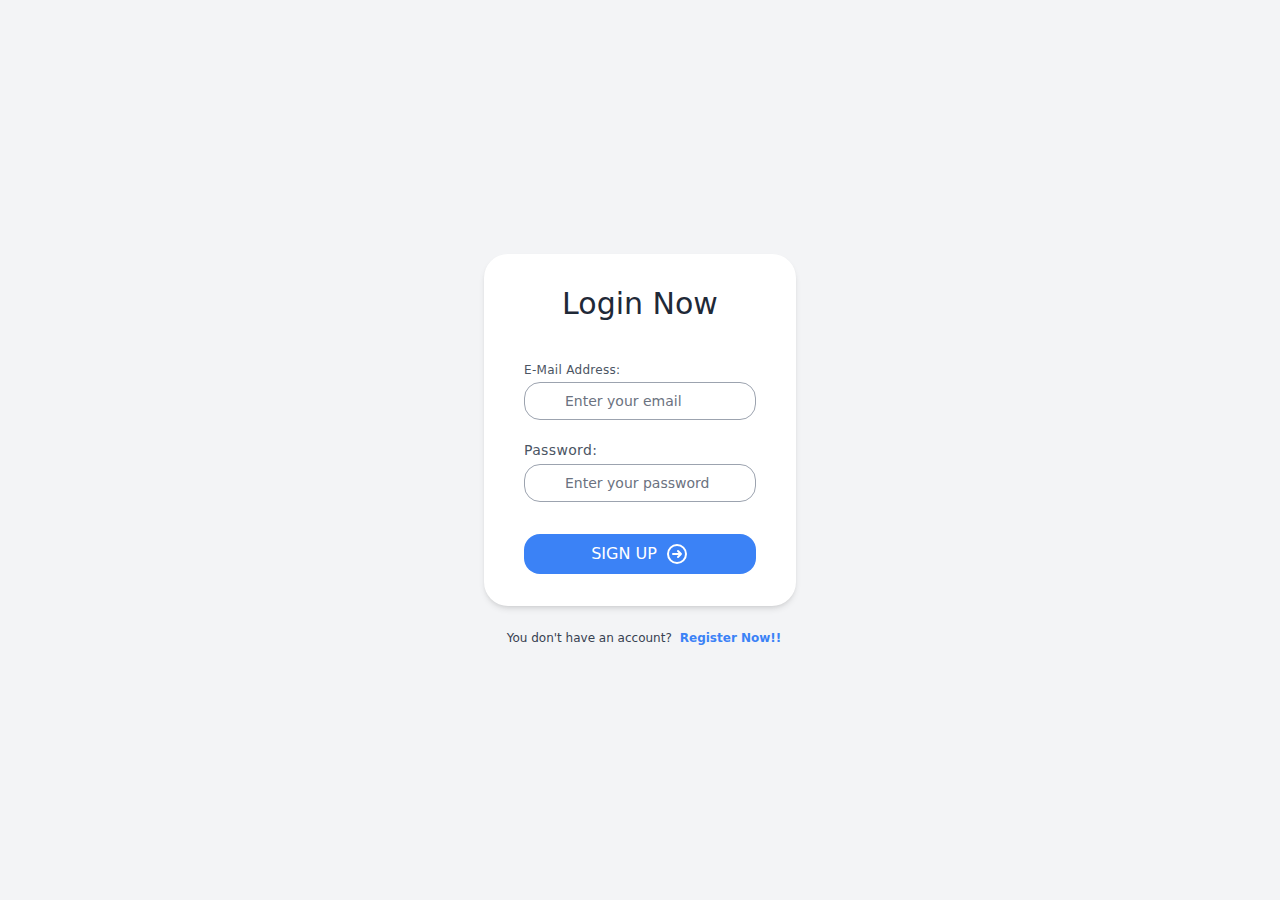
==== login.html @ 58d5e4e1 "Add files via upload" ====
<!DOCTYPE html>
<html lang="en">
  <head>
    <meta charset="UTF-8" />
    <meta http-equiv="X-UA-Compatible" content="IE=edge" />
    <link href="https://cdn.jsdelivr.net/npm/bootstrap@5.3.2/dist/css/bootstrap.min.css" rel="stylesheet" integrity="sha384-T3c6CoIi6uLrA9TneNEoa7RxnatzjcDSCmG1MXxSR1GAsXEV/Dwwykc2MPK8M2HN" crossorigin="anonymous">
    <meta name="viewport" content="width=device-width, initial-scale=1.0" />
    <link
      rel="stylesheet"
      href="https://use.fontawesome.com/releases/v5.15.4/css/all.css"
      integrity="sha384-DyZ88mC6Up2uqS4h/KRgHuoeGwBcD4Ng9SiP4dIRy0EXTlnuz47vAwmeGwVChigm"
      crossorigin="anonymous"
    />
    <link rel="shortcut icon" href="favicon.jpg" type="image/x-icon" />
    <title>Project</title>
    <script src="js/tailwind.js"></script>
  </head>

  <body>
    <div
      class="min-h-screen flex flex-col items-center justify-center bg-gray-100"
    >
      <div
        class="flex flex-col bg-white shadow-md px-4 sm:px-6 md:px-8 lg:px-10 py-8 rounded-3xl w-50 max-w-md"
      >
        <div class="font-medium self-center text-xl sm:text-3xl text-gray-800">
          Login Now
        </div>
        <div class="mt-10">
          <div class="flex flex-col mb-5">
            <label for="email" class="mb-1 text-xs tracking-wide text-gray-600"
              >E-Mail Address:
            </label>
            <div class="relative">
              <div
                class="inline-flex items-center justify-center absolute left-0 top-0 h-full w-10 text-gray-400"
              >
                <i class="fas fa-at text-blue-500"></i>
              </div>
              <input
                id="email"
                type="email"
                name="email"
                required
                class="text-sm placeholder-gray-500 pl-10 pr-4 rounded-2xl border border-gray-400 w-full py-2 focus:outline-none focus:border-blue-400"
                placeholder="Enter your email"
              />
            </div>
          </div>
          <div class="flex flex-col mb-6">
            <label
              for="password"
              class="mb-1 text-xs sm:text-sm tracking-wide text-gray-600"
              >Password:</label
            >
            <div class="relative">
              <div
                class="inline-flex items-center justify-center absolute left-0 top-0 h-full w-10 text-gray-400"
              >
                <span>
                  <i class="fas fa-lock text-blue-500"></i>
                </span>
              </div>
              <input
                required
                id="password"
                type="password"
                name="password"
                class="text-sm placeholder-gray-500 pl-10 pr-4 rounded-2xl border border-gray-400 w-full py-2 focus:outline-none focus:border-blue-400"
                placeholder="Enter your password"
              />
            </div>
          </div>
          <div class="flex w-full">
            <button
              id="login-btn"
              type="submit"
              class="flex mt-2 items-center justify-center focus:outline-none text-white text-sm sm:text-base bg-blue-500 hover:bg-blue-600 rounded-2xl py-2 w-full transition duration-150 ease-in"
            >
              <span class="mr-2 uppercase">Sign Up</span>
              <span>
                <svg
                  class="h-6 w-6"
                  fill="none"
                  stroke-linecap="round"
                  stroke-linejoin="round"
                  stroke-width="2"
                  viewBox="0 0 24 24"
                  stroke="currentColor"
                >
                  <path
                    d="M13 9l3 3m0 0l-3 3m3-3H8m13 0a9 9 0 11-18 0 9 9 0 0118 0z"
                  />
                </svg>
              </span>
            </button>
          </div>
        </div>
      </div>
      <div class="flex justify-center items-center mt-6">
        <a
          href="#"
          target="_blank"
          class="inline-flex items-center text-gray-700 font-medium text-xs text-center"
        >
          <span class="ml-2"
            >You don't have an account?
            <a
              href="register.html"
              type="submit"
              class="text-xs ml-2 text-blue-500 font-semibold"
              >Register Now!!</a
            >
          </span>
        </a>
      </div>
    </div>
    <div
      class="z-50 fixed top-0 text-center font-mono font-bold bg-gray-800 text-slate-300 py-0 text-sm w-full"
    >
          <path
            d="M12 0c-6.626 0-12 5.373-12 12 0 5.302 3.438 9.8 8.207 11.387.599.111.793-.261.793-.577v-2.234c-3.338.726-4.033-1.416-4.033-1.416-.546-1.387-1.333-1.756-1.333-1.756-1.089-.745.083-.729.083-.729 1.205.084 1.839 1.237 1.839 1.237 1.07 1.834 2.807 1.304 3.492.997.107-.775.418-1.305.762-1.604-2.665-.305-5.467-1.334-5.467-5.931 0-1.311.469-2.381 1.236-3.221-.124-.303-.535-1.524.117-3.176 0 0 1.008-.322 3.301 1.23.957-.266 1.983-.399 3.003-.404 1.02.005 2.047.138 3.006.404 2.291-1.552 3.297-1.23 3.297-1.23.653 1.653.242 2.874.118 3.176.77.84 1.235 1.911 1.235 3.221 0 4.609-2.807 5.624-5.479 5.921.43.372.823 1.102.823 2.222v3.293c0 .319.192.694.801.576 4.765-1.589 8.199-6.086 8.199-11.386 0-6.627-5.373-12-12-12z"
          />
        </svg>
      </a>
    </div>
    <script src="js/login.js"></script>
  </body>
</html>
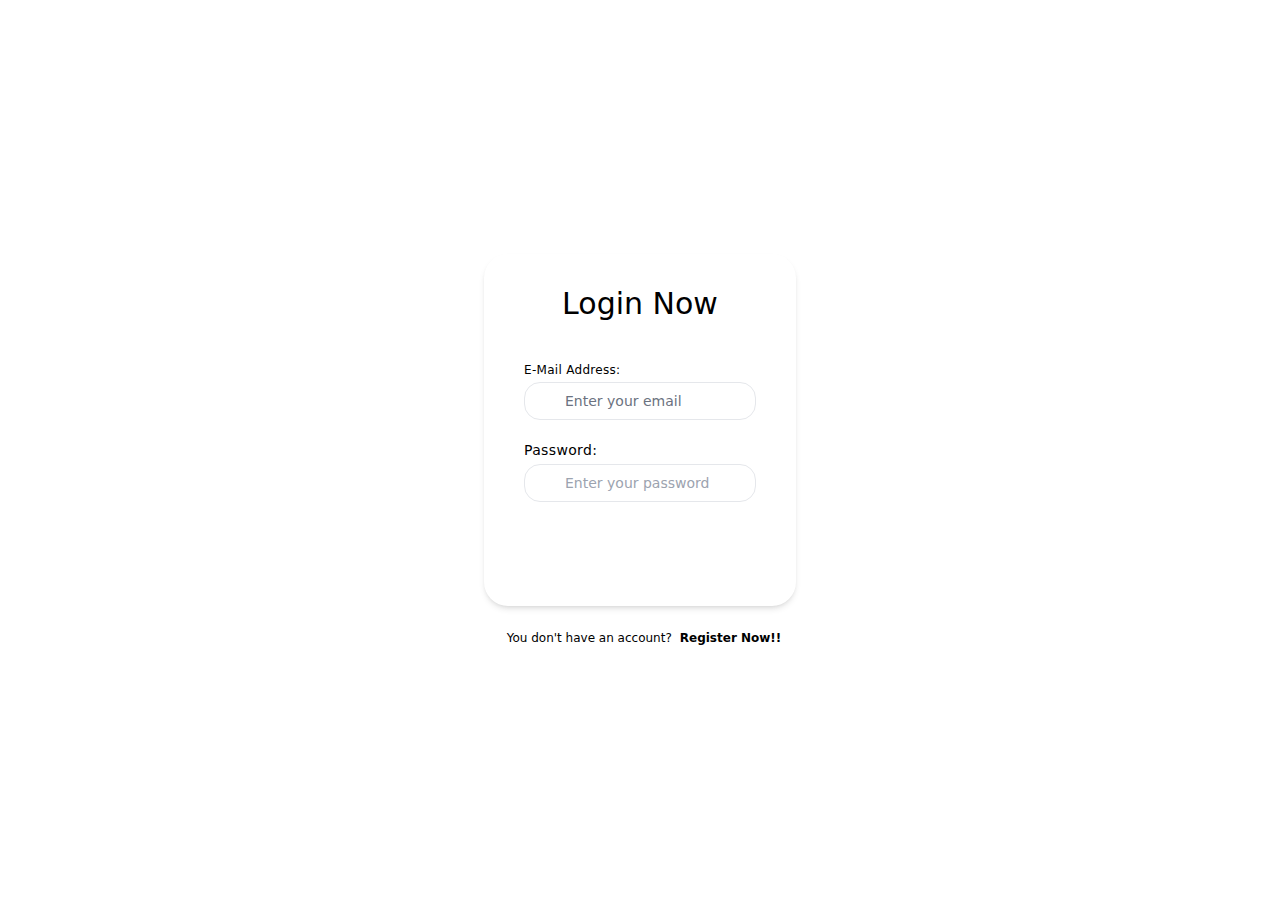
==== commit da04ca7c: "Update login.html" ====
--- a/login.html
+++ b/login.html
@@ -18,31 +18,31 @@
 
   <body>
     <div
-      class="min-h-screen flex flex-col items-center justify-center bg-gray-100"
+      class="min-h-screen flex flex-col items-center justify-center bg-silver-100"
     >
       <div
         class="flex flex-col bg-white shadow-md px-4 sm:px-6 md:px-8 lg:px-10 py-8 rounded-3xl w-50 max-w-md"
       >
-        <div class="font-medium self-center text-xl sm:text-3xl text-gray-800">
+        <div class="font-medium self-center text-xl sm:text-3xl text-silver-800">
           Login Now
         </div>
         <div class="mt-10">
           <div class="flex flex-col mb-5">
-            <label for="email" class="mb-1 text-xs tracking-wide text-gray-600"
+            <label for="email" class="mb-1 text-xs tracking-wide text-silver-600"
               >E-Mail Address:
             </label>
             <div class="relative">
               <div
-                class="inline-flex items-center justify-center absolute left-0 top-0 h-full w-10 text-gray-400"
+                class="inline-flex items-center justify-center absolute left-0 top-0 h-full w-10 text-silver-400"
               >
-                <i class="fas fa-at text-blue-500"></i>
+                <i class="fas fa-at text-navy-500"></i>
               </div>
               <input
                 id="email"
                 type="email"
                 name="email"
                 required
-                class="text-sm placeholder-gray-500 pl-10 pr-4 rounded-2xl border border-gray-400 w-full py-2 focus:outline-none focus:border-blue-400"
+                class="text-sm placeholder-gray-500 pl-10 pr-4 rounded-2xl border border-black-400 w-full py-2 focus:outline-none focus:border-black-400"
                 placeholder="Enter your email"
               />
             </div>
@@ -50,15 +50,15 @@
           <div class="flex flex-col mb-6">
             <label
               for="password"
-              class="mb-1 text-xs sm:text-sm tracking-wide text-gray-600"
+              class="mb-1 text-xs sm:text-sm tracking-wide text-silver-600"
               >Password:</label
             >
             <div class="relative">
               <div
-                class="inline-flex items-center justify-center absolute left-0 top-0 h-full w-10 text-gray-400"
+                class="inline-flex items-center justify-center absolute left-0 top-0 h-full w-10 text-silver-400"
               >
                 <span>
-                  <i class="fas fa-lock text-blue-500"></i>
+                  <i class="fas fa-lock text-navy-500"></i>
                 </span>
               </div>
               <input
@@ -66,7 +66,7 @@
                 id="password"
                 type="password"
                 name="password"
-                class="text-sm placeholder-gray-500 pl-10 pr-4 rounded-2xl border border-gray-400 w-full py-2 focus:outline-none focus:border-blue-400"
+                class="text-sm placeholder-black-500 pl-10 pr-4 rounded-2xl border border-black-400 w-full py-2 focus:outline-none focus:border-black-400"
                 placeholder="Enter your password"
               />
             </div>
@@ -75,7 +75,7 @@
             <button
               id="login-btn"
               type="submit"
-              class="flex mt-2 items-center justify-center focus:outline-none text-white text-sm sm:text-base bg-blue-500 hover:bg-blue-600 rounded-2xl py-2 w-full transition duration-150 ease-in"
+              class="flex mt-2 items-center justify-center focus:outline-none text-white text-sm sm:text-base bg-navy-500 hover:bg-navy-600 rounded-2xl py-2 w-full transition duration-150 ease-in"
             >
               <span class="mr-2 uppercase">Sign Up</span>
               <span>
@@ -101,14 +101,14 @@
         <a
           href="#"
           target="_blank"
-          class="inline-flex items-center text-gray-700 font-medium text-xs text-center"
+          class="inline-flex items-center text-silver-700 font-medium text-xs text-center"
         >
           <span class="ml-2"
             >You don't have an account?
             <a
               href="register.html"
               type="submit"
-              class="text-xs ml-2 text-blue-500 font-semibold"
+              class="text-xs ml-2 text-navy-500 font-semibold"
               >Register Now!!</a
             >
           </span>
